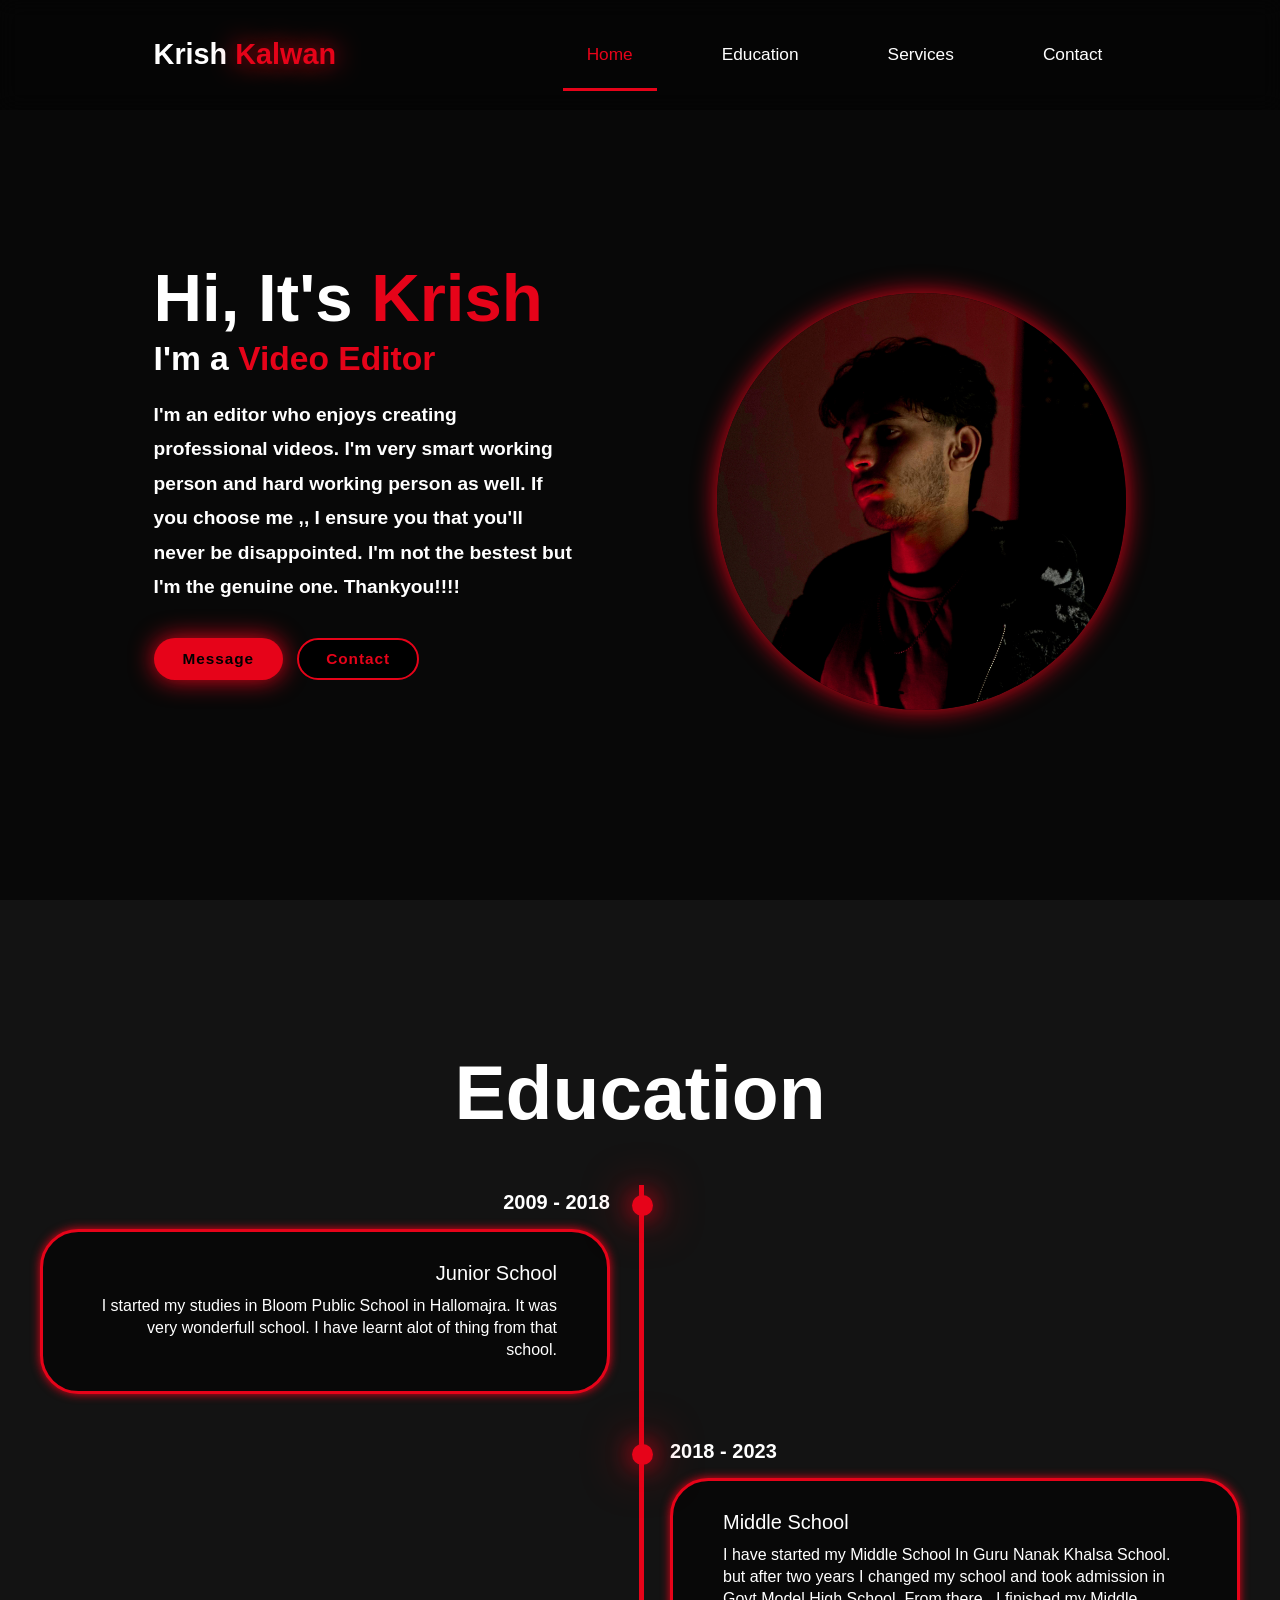
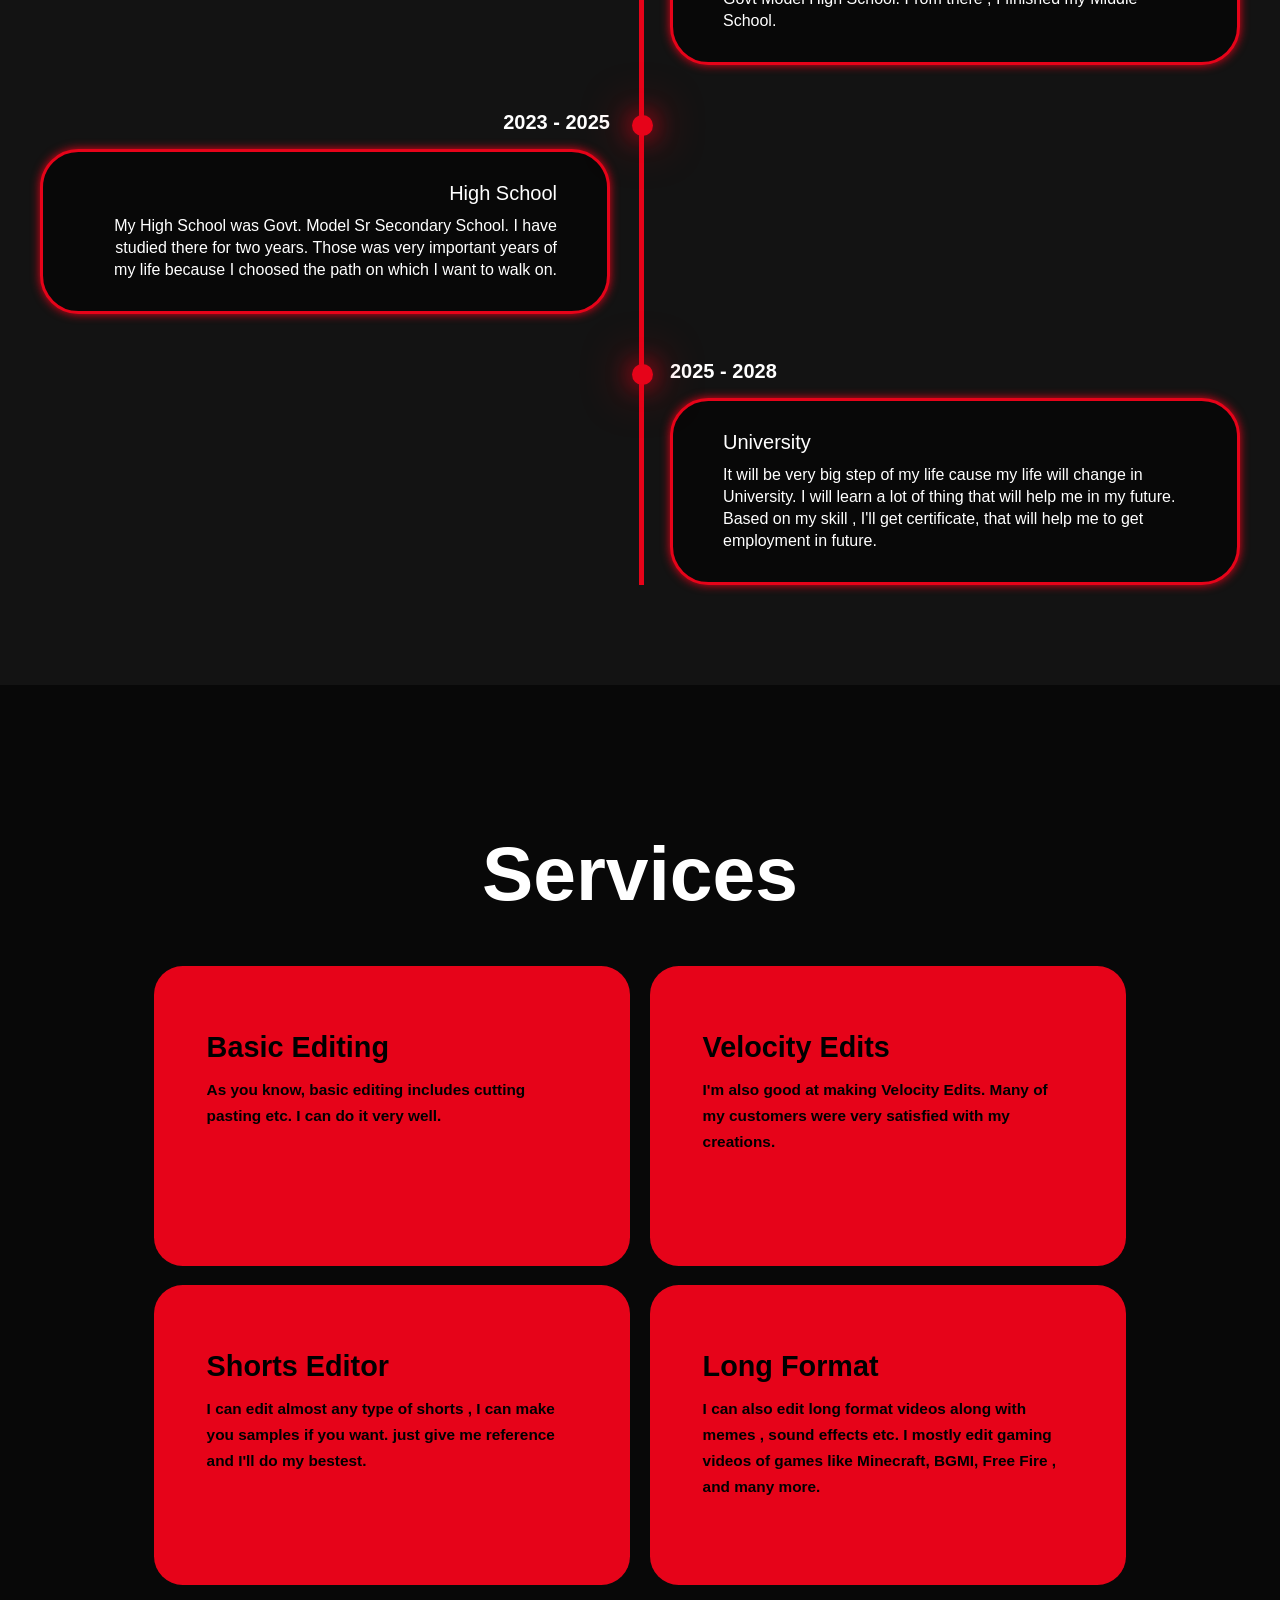
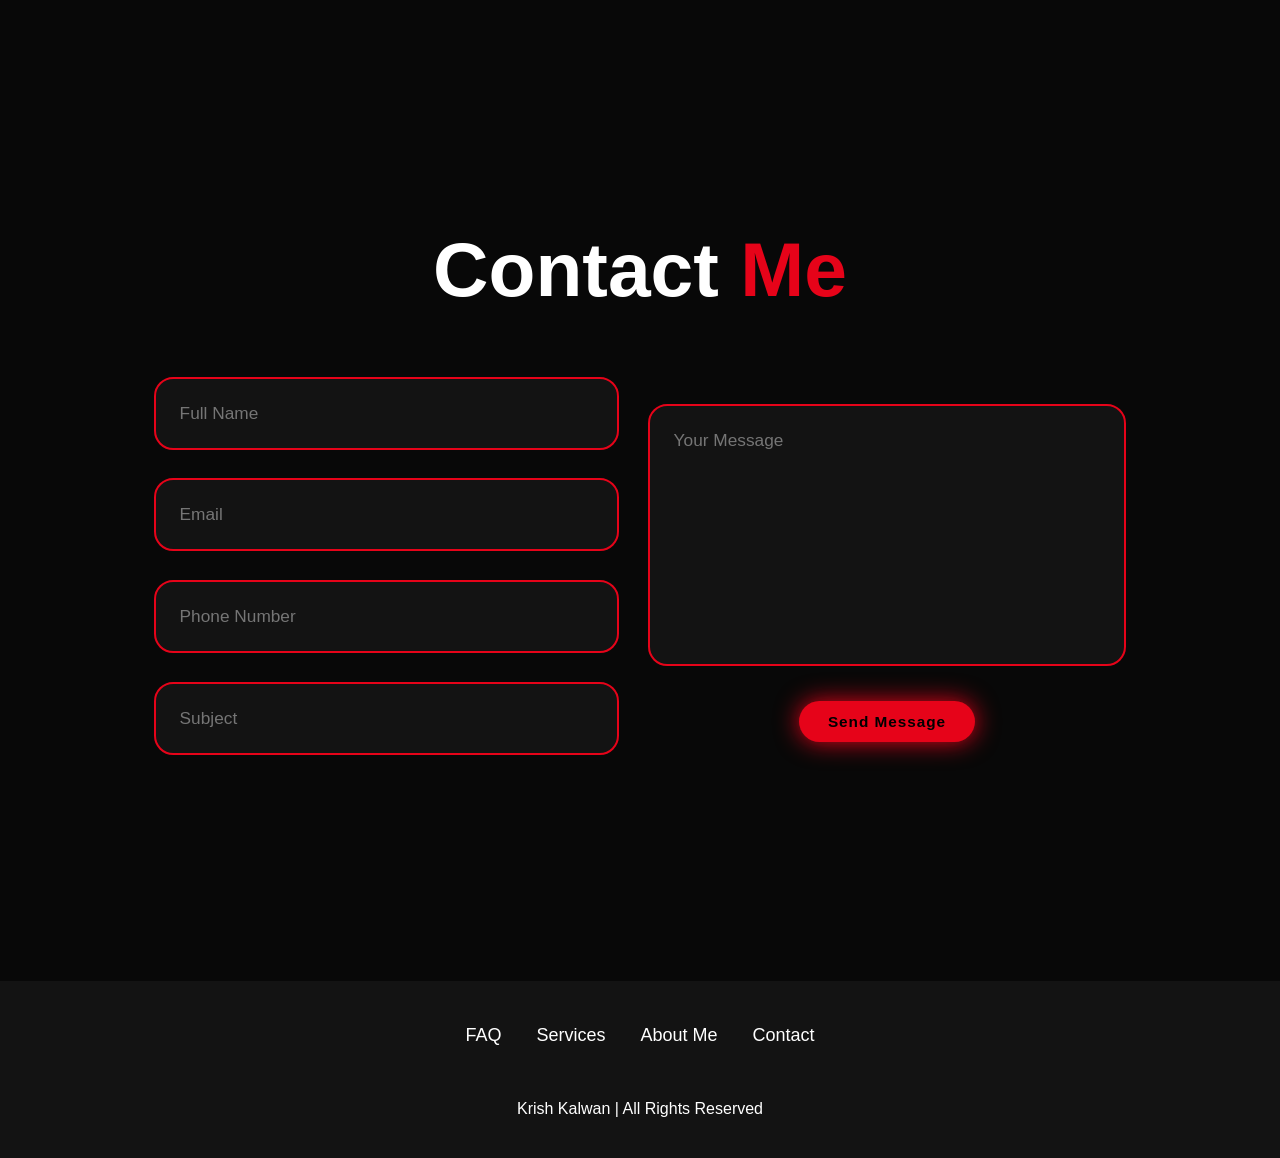
==== indexwebsite.html @ 312a92f8 "Add files via upload" ====
<!DOCTYPE html>
<head>
    <title>
        Introduction website
    </title>
    <link rel="stylesheet" href="./indexweb.css">
</head>
<body>

    <header class="header">
        <a herf="#home" class="logo">Krish
        <span>Kalwan</span></a>

        <box-icon name='menu'id="menu-icon"></box-icon>

        <nav class="navbar">
            <a href="#home" class="active">Home</a>
            <a href="#education">Education</a>
            <a href="#services">Services</a>
            <a href="#contact">Contact</a>
        </nav>
    </header>

    <section class="home"id="home">
        <div class="home-content">
            <h1>Hi, It's <span>Krish</span></h1>
            <h3 class="textweb">I'm a <span>Video Editor</span></h3>
            <p>
                I'm an editor who enjoys creating professional videos. I'm very smart working person
                and hard working person as well. If you choose me ,, I ensure you that you'll never
                be disappointed. I'm not the bestest but I'm the genuine one.    Thankyou!!!! 
                
            </p>
           
            <div class="btn-group">
                <a href="#" class="btn">Message</a>
                <a href="#contact" class="btn">Contact</a>
            </div>
            
        </div>
        <div class="home-img">
            <img src="billa2.jpg" alt="">
        </div>
    </section>

    <section class="education" id="education">
        <h2 class="heading">Education</h2>

        <div class="timeline-items">

            <div class="timeline-item">
                 <div class="timeline-dot"></div>
                    <div class="timeline-date">2009 - 2018

                    </div>
                    <div class="timeline-content">
                        <h3>Junior School  </h3>
                        <p>I started my studies in Bloom Public School in Hallomajra.
                            It was very wonderfull school. I have learnt alot of thing
                            from that school.
                        </p>
                    </div>
            </div>

            <div class="timeline-item">
                 <div class="timeline-dot"></div>
                    <div class="timeline-date">2018 - 2023

                    </div>
                    <div class="timeline-content">
                        <h3>Middle School</h3>
                        <p>I have started my Middle School In Guru Nanak Khalsa School.
                            but after two years I changed my school and took admission
                            in Govt Model High School. From there , I finished my Middle School.
                        </p>
                    </div>
            </div>
    
            <div class="timeline-item">
                 <div class="timeline-dot"></div>
                    <div class="timeline-date">2023 - 2025

                    </div>
                    <div class="timeline-content">
                        <h3>High School</h3>
                        <p>My High School was Govt. Model Sr Secondary School. I have
                            studied there for two years. Those was very important years
                            of my life because I choosed the path on which I want to walk on.
                        </p>
                    </div>
            </div>
    
            <div class="timeline-item">
                 <div class="timeline-dot"></div>
                    <div class="timeline-date">2025 - 2028

                    </div>
                    <div class="timeline-content">
                        <h3>University</h3>
                        <p>It will be very big step of my life cause my life will
                            change in University. I will learn a lot of thing that 
                            will help me in my future. Based on my skill , I'll get 
                            certificate, that will help me to get employment in future.
                        </p>
                    </div>
            </div>
        </div>
    </section>
    
    <section class="services" id="services">
        <h2 class="heading">Services</h2>

        <div class="services-container">
            <div class="service-box">
                <div class="service-info">
                    <h4>Basic Editing</h4>
                    <p>As you know, basic editing includes cutting pasting etc. I can do it very well.
                    </p>
                </div>
            </div>

            <div class="service-box">
                <div class="service-info">
                    <h4>Velocity Edits</h4>
                    <p>I'm also good at making Velocity Edits. Many of my customers were very satisfied with my creations.
                    </p>
                </div>
            </div>

            <div class="service-box">
                <div class="service-info">
                    <h4>Shorts Editor</h4>
                    <p>I can edit almost any type of shorts , I can make you samples if you want. just give me reference and I'll do my bestest.
                    </p>
                </div>
            </div>

            <div class="service-box">
                <div class="service-info">
                    <h4>Long Format</h4>
                    <p>I can also edit long format videos along with memes , sound effects etc. I mostly edit gaming videos of games like 
                        Minecraft, BGMI, Free Fire , and many more. 
                    </p>
                </div>
            </div>
        </div>
    </section>

    <section class="contact" id="contact">
        <h2 class="heading">Contact <span>Me</span></h2>

        <form action="">
            <div class="input-group">
                <div class="input-box">
                    <input type="text"
                    placeholder="Full Name">
                    <input type="email"
                    placeholder="Email">
                </div>
                <div class="input-box">
                    <input type="number"
                    placeholder="Phone Number">
                    <input type="text"
                    placeholder="Subject">
                </div>
            </div>

            <div class="input-group-2">
                <textarea name="" id="" cols="30"
                rows="10" placeholder="Your Message"></textarea>
                <input type="submit" value="Send Message"
                class="btn">
            </div>
        </form>
    </section>

    <footer class="footer">
         <ul class="list">
            <li>
                <a href="#">FAQ</a>
            </li>

            <li>
                <a href="#">Services</a>
            </li>

            <li>
                <a href="#">About Me</a>
            </li>

            <li>
                <a href="#">Contact</a>
            </li>
         </ul>
         <p class="copyright">
            Krish Kalwan | All Rights Reserved
         </p>
        </footer>

   
</body>
</html>
---- indexweb.css ----
*{
    margin: 0;
    padding: 0;
    box-sizing: border-box;
    text-decoration: none;
    border: none;
    outline: none;
    scroll-behavior: smooth;
    font-family: "Poppins",sans-serif;
}

:root {
    --bg-color: #080808;
    --second-bg-color: #131313;
    --text-color: white;
    --main-color: #e60319;    
}
html{
    font-size: 60%;
    overflow-x: hidden;
}
body{
    background: var(--bg-color);
    color: var(--text-color);
}
.header{
    position: fixed;
    top: 0;
    left: 0;
    width: 100%;
    padding: 4rem 12% 4rem;
    background: rgba(0, 0, 0, 0.3);
    backdrop-filter: blur(10px);
    display: flex;
    justify-content: space-between;
    align-items: center;
    z-index: 5;
}
.logo{
    font-size: 3rem;
    color: var(--text-color);
    font-weight: 800;
    cursor: pointer;
    transition: 0.3s ease;
}
.logo:hover{
    transform: scale(1.1);
}
.logo span{
    text-shadow: 0 0 25px var(--main-color);
    
}
.navbar a{
    font-size: 1.8rem;
    color: var(--text-color);
    margin-left: 4rem;
    font-weight: 500;
    transition: 0.3s ease;
    border-bottom: 3px solid transparent;
    padding: 2.5rem;
}
.navbar a:hover,
.navbar a.active{
    color: var(--main-color);
    border-bottom: 3px solid var(--main-color);
}
section{
    min-height: 100vh;
    padding: 10rem 12% 10rem;
}
.home{
    display: flex;
    align-items: center;
    justify-content: center;
    gap: 15rem;
}
.home-content{
    display: flex;
    flex-direction: column;
    align-items: baseline;
    text-align: left;
    justify-content: center;
    margin-top: 3rem;
}
span{
    color: var(--main-color);
}
.logo span{
    color: var(--main-color);
}
.home-content h3{
    margin-bottom: 2rem;
    margin-top: 1rem;
    font-size: 3.5rem;
}
.home-content h1{
    font-size: 7rem;
    font-weight: 700;
    margin-top: 1.5rem;
    line-height: 1;
}
.home-img img{
    position: relative;
    top: 3rem;
    width: 32vw;
    border-radius: 50%;
    box-shadow: 0 0 25px var(--main-color);
    cursor: pointer;
    transition: 0.4s ease-in-out;
    margin-top: 5rem;
}
.home-img img:hover{
    box-shadow: 0 0 25px var(--main-color),
                0 0 50px var(--main-color),
                0 0 100px var(--main-color);
}
.home-content p{
    font-size: 2rem;
    font-weight: 600;
    line-height: 1.8;
    max-width: 1000px;
}
.btn{
    display: inline-block;
    padding: 1rem 2.8rem;
    background: var(--main-color);
    box-shadow: 0 0 25px var(--main-color);
    border-radius: 4rem;
    font-size: 1.6rem;
    color: black;
    border: 2px solid transparent;
    letter-spacing: 0.1rem;
    font-weight: 600;
    transition: 0.3s ease-in-out;
    cursor: pointer;
}
.btn:hover{
    transform: scale(1.05);
    box-shadow: 0 0 50px var(--main-color);
}
.btn-group{
    display: flex;
    align-items: center;
    gap: 1.5rem;
    margin-top: 3.5rem;
}
.btn-group a:nth-of-type(2){
    background-color: black;
    color: var(--main-color);
    border: 2px solid var(--main-color);
    box-shadow: 0 0 25px transparent;
}
.btn-group a:nth-of-type(2):hover{
    box-shadow: 0 0 25px var(--main-color);
    background-color: var(--main-color);
    color: black;
}
.textweb {
    font-size: 34px;
    font-weight: 600;
    min-width: 280px;
}
.textweb span{
    position: relative;
}
.textweb span{
    
    color: var(--main-color);
}

.heading{
    font-size: 8rem;
    text-align: center;
    margin: 5rem 0;
}
.education{
    padding: 100px 15px;
    background: var(--second-bg-color);
}
.education h2{
    margin-bottom: 5rem;
}
.timeline-items{
    max-width: 1200px;
    margin: auto;
    display: flex;
    flex-wrap: wrap;
    position: relative;
}
.timeline-items::before{
    content: "";
    position: absolute;
    width: 5px;
    height: 100%;
    background-color: var(--main-color);
    left: calc(50% - 1px);
}
.timeline-item{
    margin-bottom: 40px;
    width: 100%;
    position: relative;
}
.timeline-item:last-child{
    margin-bottom: 0;
}
.timeline-item:nth-child(odd){
    padding-right: calc(50% + 30px);
    text-align: right;
}
.timeline-item:nth-child(even){
    padding-left: calc(50% + 30px);   
}
.timeline-dot{
    height: 21px;
    width: 21px;
    background-color: var(--main-color);
    box-shadow: 0 0 25px var(--main-color),
                0 0 50px var(--main-color);
    position: absolute;
    left: calc(50% - 8px);
    border-radius: 50%;
    top: 10px;
}
.timeline-date{
    font-size: 20px;
    font-weight: 800;
    color: white;
    margin: 6px 0 15px;
}
.timeline-content{
    background-color: var(--bg-color);
    border: 3px solid var(--main-color);
    padding: 30px 50px;
    border-radius: 4rem;
    box-shadow: 0 0 10px var(--main-color);
    cursor: pointer;
    transition: 0.3s ease-in-out;
}
.timeline-content:hover{
    transform: scale(1.05);
    box-shadow: 0 0 25px var(--main-color);
}
.timeline-content h3{
    font-size: 20px;
    color: white;
    margin: 0 0 10px;
    font-weight: 500;
}
.timeline-content p{
    color: white;
    font-size: 16px;
    font-weight: 300;
    line-height: 22px;
}
::-webkit-scrollbar{
    width: 15px;
}
::-webkit-scrollbar-thumb{
    background-color: var(--main-color);
}
::-webkit-scrollbar-track{
    background-color: var(--bg-color);
    width: 50px;
}
.services{
    background: var(--bg-color);
    color: black;
}
.services h2{
    margin-bottom: 5rem;
    color: white;
}
.services-container{
    display: grid;
    grid-template-columns: repeat(2,1fr);
    align-items: center;
    gap: 2rem;
}
.service-box{
    background-color: var(--main-color);
    height: 300px;
    border-radius: 3rem;
    border: 5px solid transparent;
    cursor: pointer;
    transition: 0.4s ease-in-out;
}
.service-box:hover{
    background: white;
    color: black;
    border: 5px solid var(--main-color);
    transform: scale(1.03);
}
.service-box .service-info{
    display: flex;
    flex-direction: column;
    text-align: left;
    max-height: 200px;
    justify-content: left;
    align-items: baseline;
    padding: 5rem 5rem;
}
.service-info h4{
    font-size: 3rem;
    font-weight: 800;
    line-height: 2;
}
.service-info p{
    font-size: 1.6rem;
    font-weight: 600;
    max-height: 100px;
    line-height: 1.7;
    margin: auto;
}
.contact{
    background-color: var(--bg-color);
}
.contact h2{
    margin-bottom: 3rem;
    color: white;
}
.contact form{
    display: flex;
    align-items: center;
    justify-content: center;
    gap: 3rem;
    margin: 5rem auto;
    text-align: center;
}
.contact form .input-box{
    display: flex;
    justify-content: center;
    flex-wrap: wrap;
}
.contact form .input-box input,
.contact form textarea{
    width: 100%;
    padding: 2.5rem;
    font-size: 1.8rem;
    color: var(--text-color);
    background: var(--second-bg-color);
    border-radius: 2rem;
    border: 2px solid var(--main-color);
    margin: 1.5rem 0;
    resize: none;
}
.contact form .btn{
    margin-top: 2rem;
}
.footer{
    position: relative;
    bottom: 0;
    width: 100%;
    padding: 40px 0;
    background-color: var(--second-bg-color);
}
.footer .social{
    text-align: center;
    padding-bottom: 25px;
    color: var(--main-color);
}
.footer ul{
    margin-top: 0;
    padding: 0;
    font-size: 18px;
    line-height: 1.6;
    margin-bottom: 0;
    text-align: center;
}
.footer ul li a{
    color: white;
    border-bottom: 3px solid transparent;
    transition: 0.3s ease-in-out;
}
.footer ul li a:hover{
    border-bottom: 3px solid var(--main-color);
}
.footer ul li{
    display: inline-block;
    padding: 0 15px;
}
.footer .copyright{
    margin-top: 50px;
    text-align: center;
    font-size: 16px;
    color: white;
}
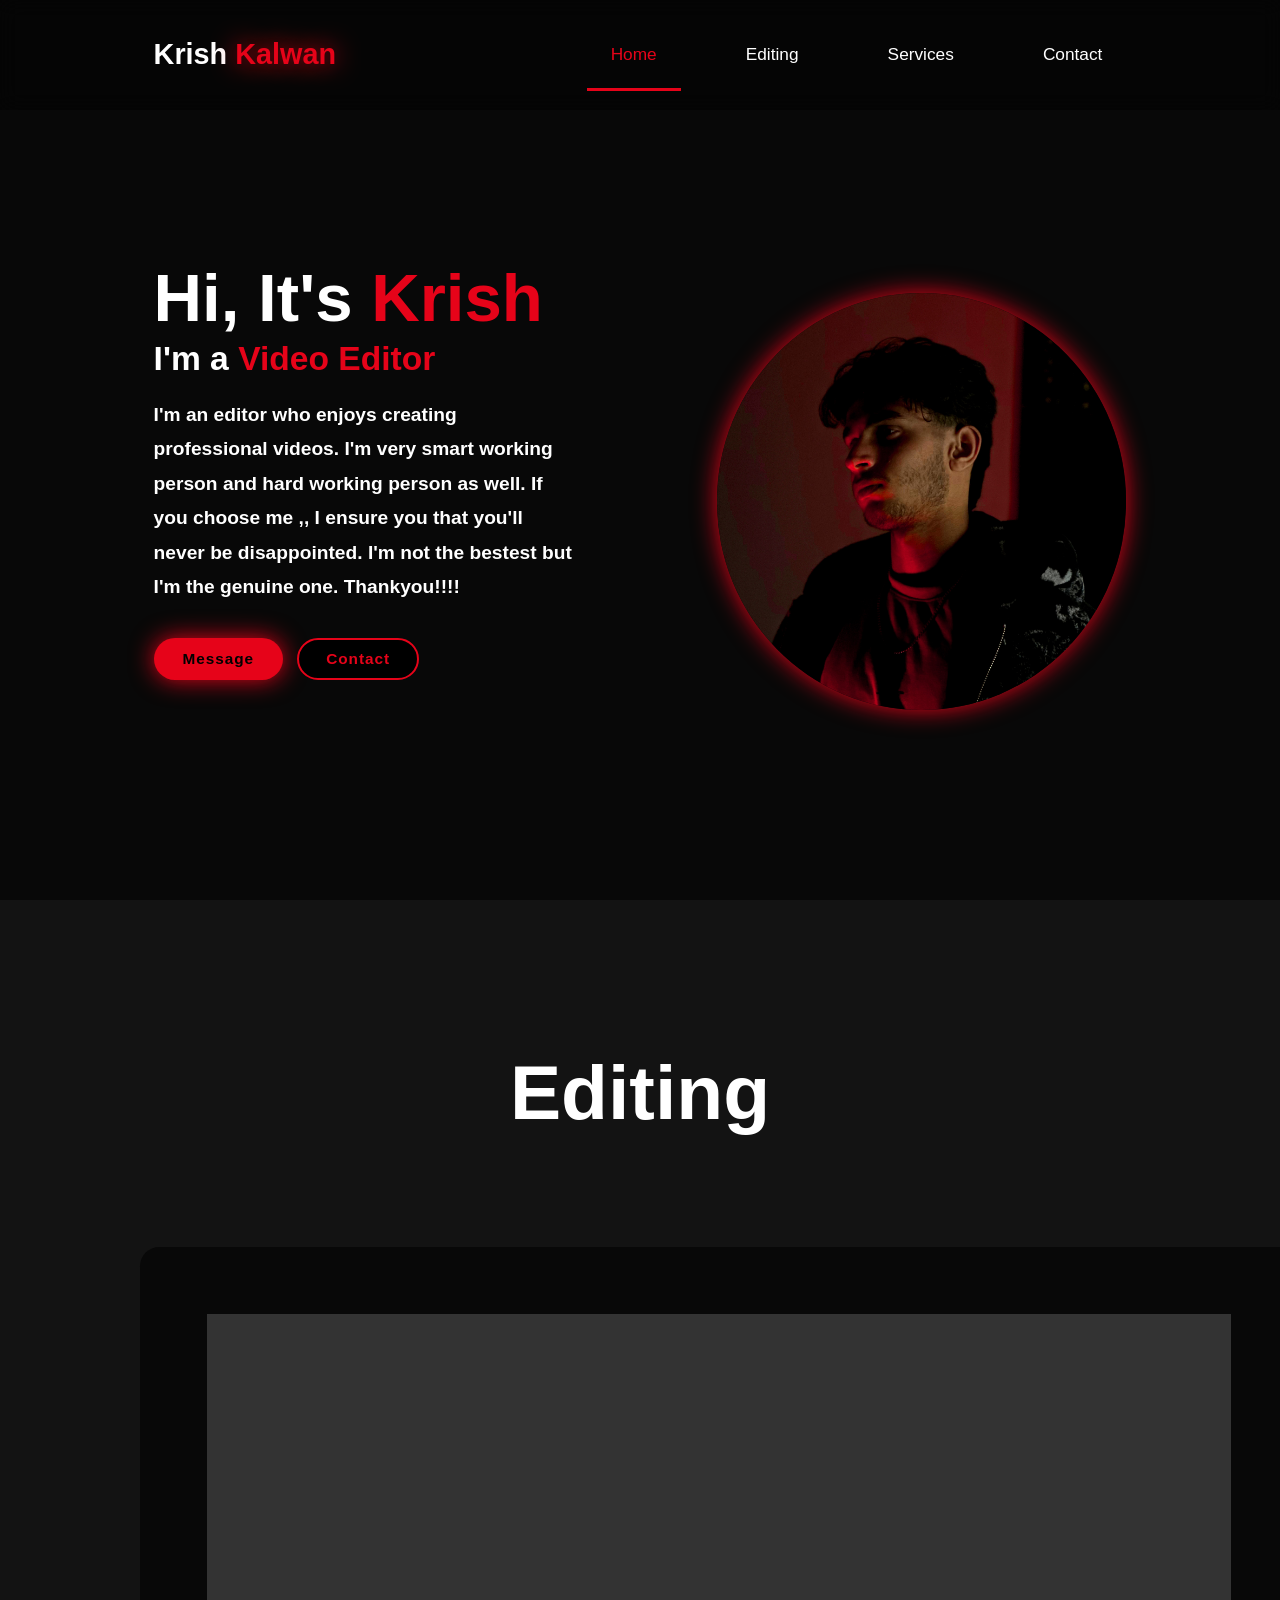
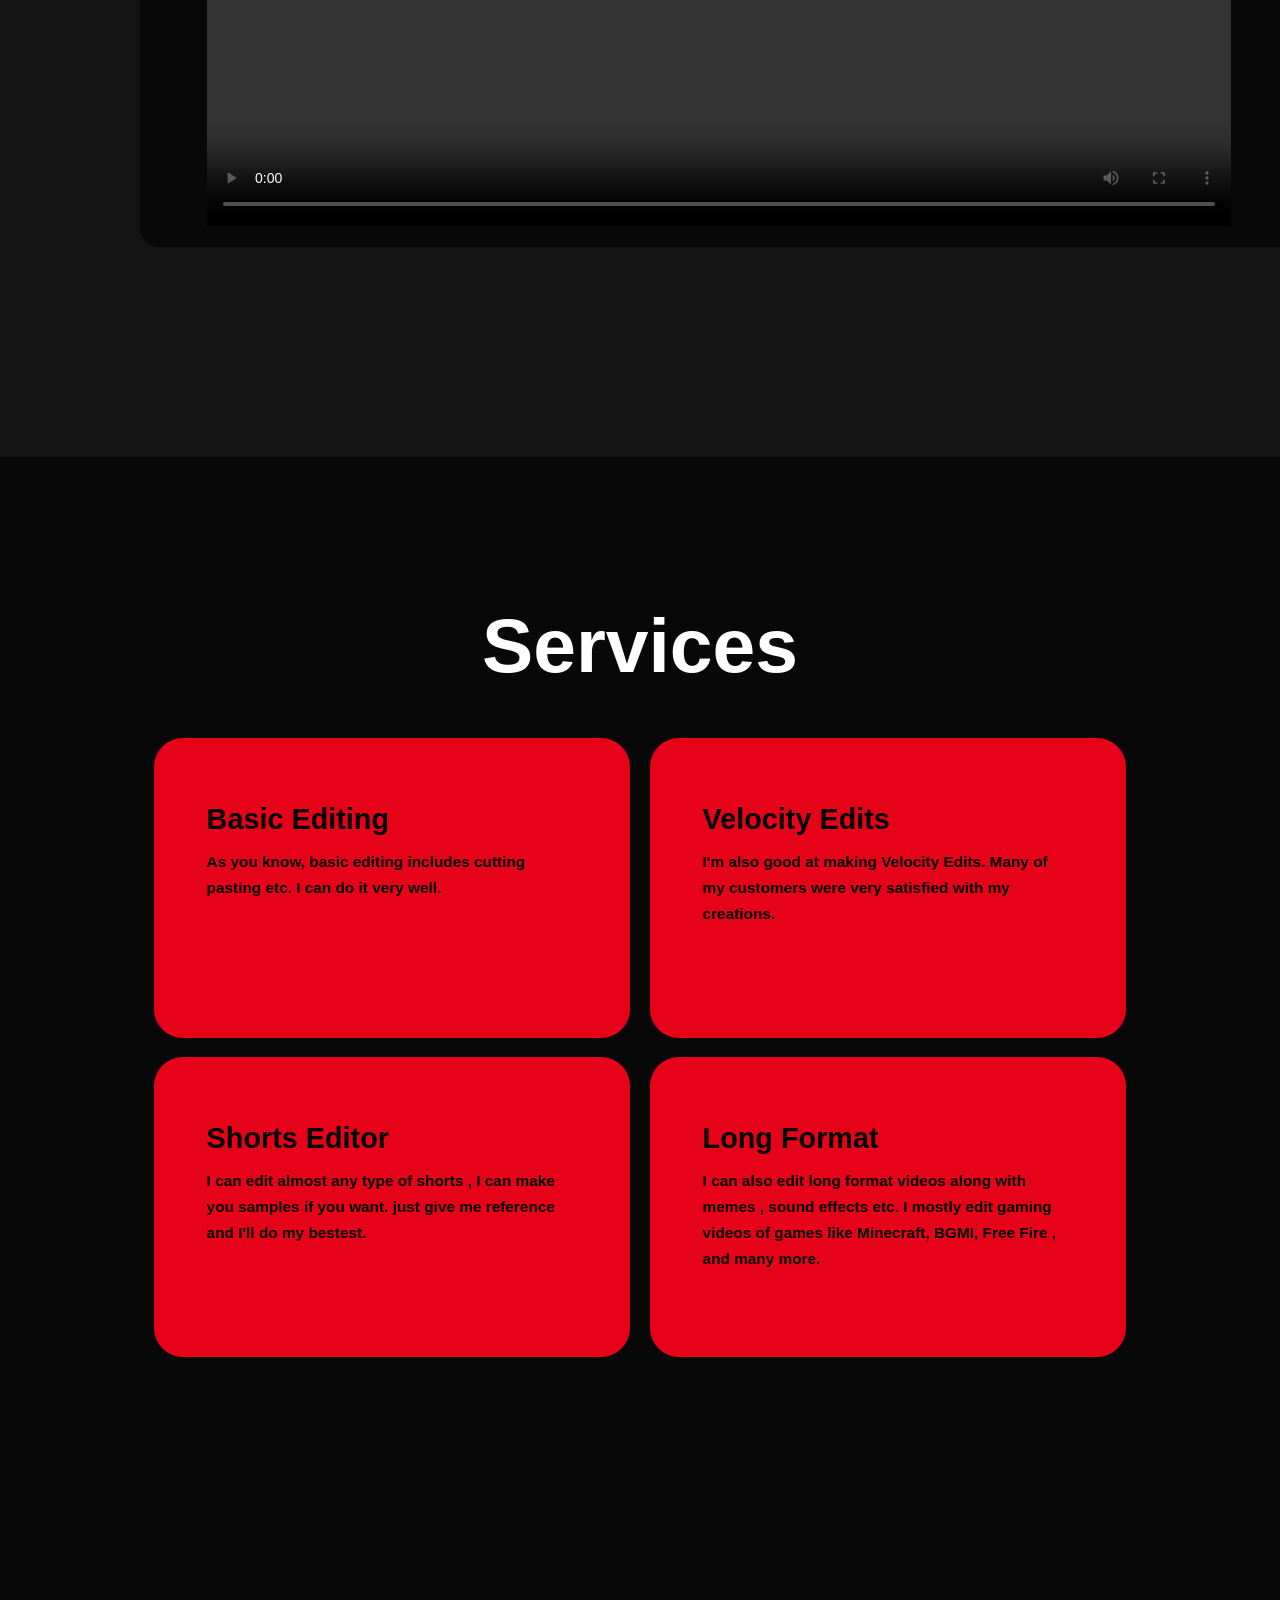
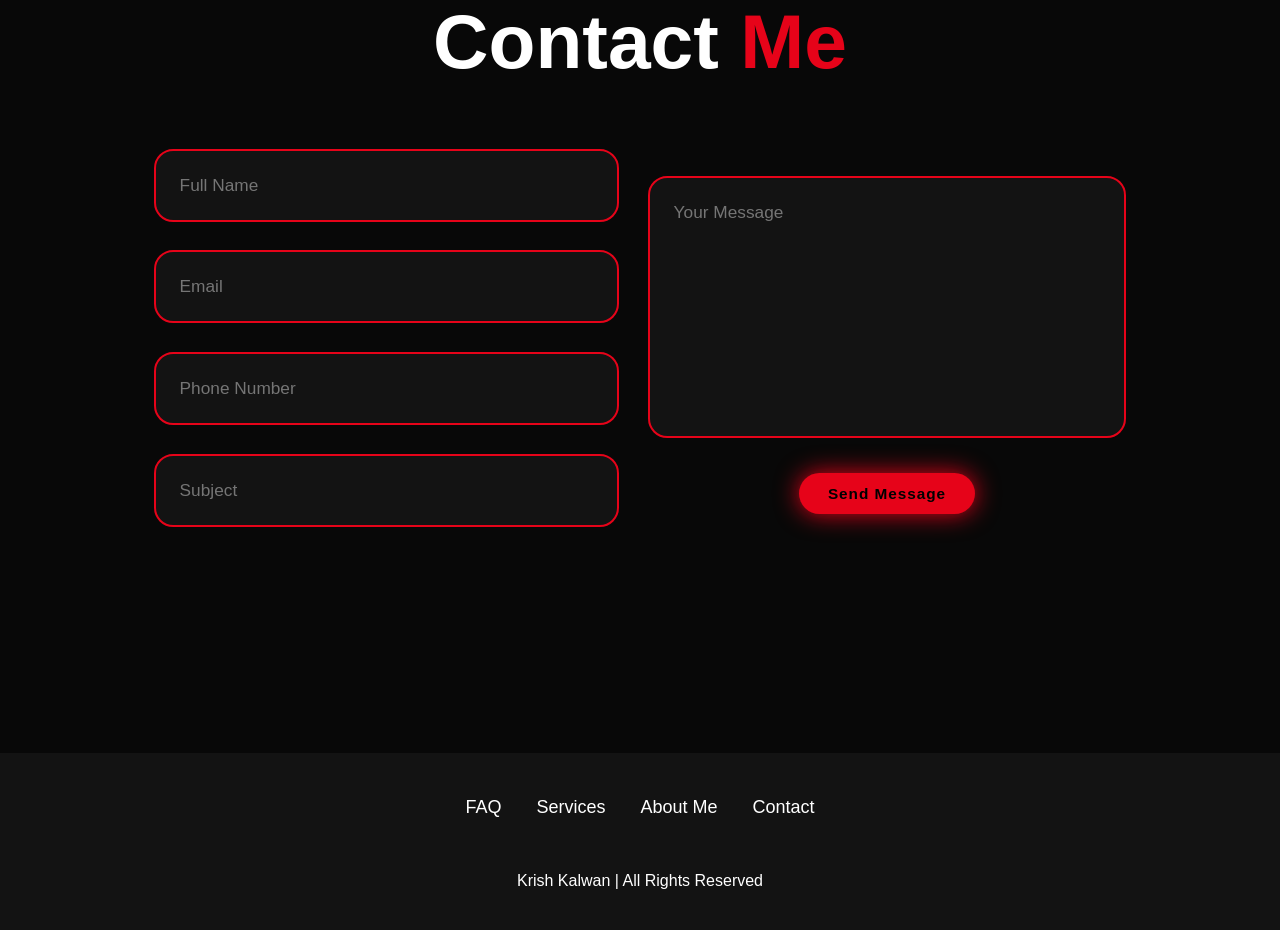
==== commit b0762e41: "Add files via upload" ====
--- a/indexwebsite.html
+++ b/indexwebsite.html
@@ -15,7 +15,7 @@
 
         <nav class="navbar">
             <a href="#home" class="active">Home</a>
-            <a href="#education">Education</a>
+            <a href="#education">Editing</a>
             <a href="#services">Services</a>
             <a href="#contact">Contact</a>
         </nav>
@@ -44,65 +44,20 @@
     </section>
 
     <section class="education" id="education">
-        <h2 class="heading">Education</h2>
+        <h2 class="heading">Editing</h2>
 
-        <div class="timeline-items">
-
-            <div class="timeline-item">
-                 <div class="timeline-dot"></div>
-                    <div class="timeline-date">2009 - 2018
-
-                    </div>
-                    <div class="timeline-content">
-                        <h3>Junior School  </h3>
-                        <p>I started my studies in Bloom Public School in Hallomajra.
-                            It was very wonderfull school. I have learnt alot of thing
-                            from that school.
-                        </p>
-                    </div>
-            </div>
-
-            <div class="timeline-item">
-                 <div class="timeline-dot"></div>
-                    <div class="timeline-date">2018 - 2023
-
-                    </div>
-                    <div class="timeline-content">
-                        <h3>Middle School</h3>
-                        <p>I have started my Middle School In Guru Nanak Khalsa School.
-                            but after two years I changed my school and took admission
-                            in Govt Model High School. From there , I finished my Middle School.
-                        </p>
-                    </div>
-            </div>
-    
-            <div class="timeline-item">
-                 <div class="timeline-dot"></div>
-                    <div class="timeline-date">2023 - 2025
-
-                    </div>
-                    <div class="timeline-content">
-                        <h3>High School</h3>
-                        <p>My High School was Govt. Model Sr Secondary School. I have
-                            studied there for two years. Those was very important years
-                            of my life because I choosed the path on which I want to walk on.
-                        </p>
-                    </div>
-            </div>
-    
-            <div class="timeline-item">
-                 <div class="timeline-dot"></div>
-                    <div class="timeline-date">2025 - 2028
-
-                    </div>
-                    <div class="timeline-content">
-                        <h3>University</h3>
-                        <p>It will be very big step of my life cause my life will
-                            change in University. I will learn a lot of thing that 
-                            will help me in my future. Based on my skill , I'll get 
-                            certificate, that will help me to get employment in future.
-                        </p>
-                    </div>
+        <div class="carousel">
+            <div class="group">
+                <div class="card">
+                    <video class="video1" src="sample clip.mp4" controls="true"></video>
+                </div>
+                <div class="card">
+                    <video class="video1" src="sample clip.mp4" controls="true"></video>
+                </div>
+                <div class="card">
+                    <video class="video1" src="sample clip.mp4" controls="true"></video>
+                </div>
+              
             </div>
         </div>
     </section>
--- a/indexweb.css
+++ b/indexweb.css
@@ -180,77 +180,47 @@
 .education h2{
     margin-bottom: 5rem;
 }
-.timeline-items{
-    max-width: 1200px;
-    margin: auto;
-    display: flex;
-    flex-wrap: wrap;
-    position: relative;
-}
-.timeline-items::before{
-    content: "";
-    position: absolute;
-    width: 5px;
-    height: 100%;
-    background-color: var(--main-color);
-    left: calc(50% - 1px);
-}
-.timeline-item{
-    margin-bottom: 40px;
-    width: 100%;
-    position: relative;
-}
-.timeline-item:last-child{
-    margin-bottom: 0;
-}
-.timeline-item:nth-child(odd){
-    padding-right: calc(50% + 30px);
-    text-align: right;
-}
-.timeline-item:nth-child(even){
-    padding-left: calc(50% + 30px);   
-}
-.timeline-dot{
-    height: 21px;
-    width: 21px;
-    background-color: var(--main-color);
-    box-shadow: 0 0 25px var(--main-color),
-                0 0 50px var(--main-color);
-    position: absolute;
-    left: calc(50% - 8px);
-    border-radius: 50%;
-    top: 10px;
-}
-.timeline-date{
-    font-size: 20px;
-    font-weight: 800;
-    color: white;
-    margin: 6px 0 15px;
-}
-.timeline-content{
-    background-color: var(--bg-color);
-    border: 3px solid var(--main-color);
-    padding: 30px 50px;
-    border-radius: 4rem;
-    box-shadow: 0 0 10px var(--main-color);
-    cursor: pointer;
-    transition: 0.3s ease-in-out;
-}
-.timeline-content:hover{
-    transform: scale(1.05);
-    box-shadow: 0 0 25px var(--main-color);
-}
-.timeline-content h3{
-    font-size: 20px;
-    color: white;
-    margin: 0 0 10px;
-    font-weight: 500;
-}
-.timeline-content p{
-    color: white;
-    font-size: 16px;
-    font-weight: 300;
-    line-height: 22px;
+.carousel {
+    margin: 110px auto;
+    width: 80%;
+    border: 5px var(--main-color);
+    display: flex;
+    
+}
+.carousel::-webkit-scrollbar {
+    display: none;
+}
+
+
+.group {
+    display: flex;
+    align-items: center;
+    justify-content: center;
+    gap: 10rem;
+    padding-right: 6em;
+    margin: auto;   
+}
+.card:hover{
+    color: var(--main-color);
+    border: 5px solid var(--main-color);
+    transition: 1s ease-in-out;
+    box-shadow: 0 0 60px var(--main-color);
+}
+.video1 {
+height: 110%;
+width: 100% auto;
+margin: auto;
+}
+.card {
+    flex: 0 0 5em;
+    height: 600px;
+    padding: 7rem;
+    background: var(--bg-color);
+    font-size: 5.5rem;
+    border-radius: 2rem;
+    text-align: center;
+    align-content: center;
+    
 }
 ::-webkit-scrollbar{
     width: 15px;
